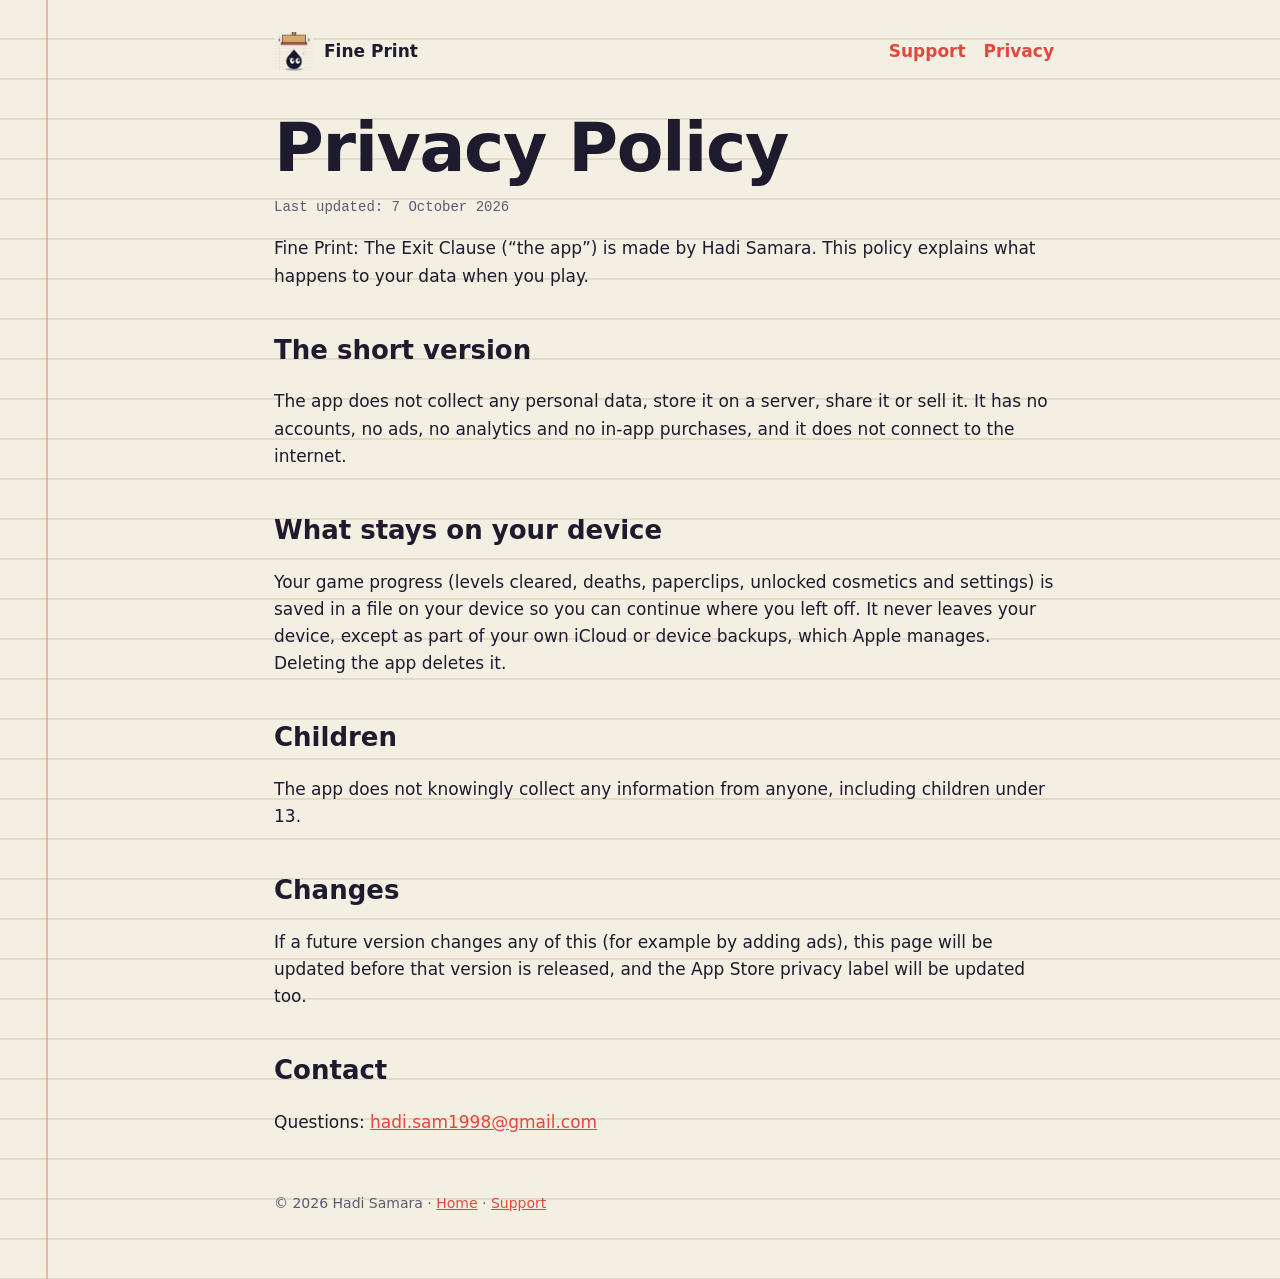
==== privacy.html @ 29ef14cf "Fine Print website: home, support, privacy policy Co-Authored-By: Claude Opus 5.5 <noreply@anthropic" ====
<!doctype html>
<html lang="en">
<head>
<meta charset="utf-8">
<meta name="viewport" content="width=device-width, initial-scale=1">
<title>Fine Print Privacy Policy</title>
<meta name="description" content="Privacy policy for Fine Print: The Exit Clause. No data is collected.">
<link rel="icon" href="img/apple-touch-icon.png">
<link rel="stylesheet" href="style.css">
</head>
<body>
<div class="wrap">
  <nav>
    <a class="brand" href="./"><img src="img/apple-touch-icon.png" alt="">Fine Print</a>
    <a href="support.html">Support</a>
    <a href="privacy.html">Privacy</a>
  </nav>

  <h1>Privacy Policy</h1>
  <p class="fine">Last updated: 7 October 2026</p>

  <p>Fine Print: The Exit Clause (“the app”) is made by Hadi Samara. This policy explains what happens to your data when you play.</p>

  <h2>The short version</h2>
  <p>The app does not collect any personal data, store it on a server, share it or sell it. It has no accounts, no ads, no analytics and no in-app purchases, and it does not connect to the internet.</p>

  <h2>What stays on your device</h2>
  <p>Your game progress (levels cleared, deaths, paperclips, unlocked cosmetics and settings) is saved in a file on your device so you can continue where you left off. It never leaves your device, except as part of your own iCloud or device backups, which Apple manages. Deleting the app deletes it.</p>

  <h2>Children</h2>
  <p>The app does not knowingly collect any information from anyone, including children under 13.</p>

  <h2>Changes</h2>
  <p>If a future version changes any of this (for example by adding ads), this page will be updated before that version is released, and the App Store privacy label will be updated too.</p>

  <h2>Contact</h2>
  <p>Questions: <a href="mailto:hadi.sam1998@gmail.com">hadi.sam1998@gmail.com</a></p>

  <footer>
    © 2026 Hadi Samara · <a href="./">Home</a> · <a href="support.html">Support</a>
  </footer>
</div>
</body>
</html>
---- style.css ----
:root {
  --paper: #F4EFE3;
  --line: #E3DBC8;
  --ink: #1E1B2E;
  --muted: #5d5770;
  --red: #E2483D;
  --tan: #D9A86C;
  --card: #fffdf7;
  --margin: rgba(226, 72, 61, 0.35);
}
@media (prefers-color-scheme: dark) {
  :root {
    --paper: #1b1926;
    --line: #2a2738;
    --ink: #f4efe3;
    --muted: #b3acc4;
    --card: #24212f;
    --margin: rgba(226, 72, 61, 0.45);
  }
}
* { box-sizing: border-box; }
html { -webkit-text-size-adjust: 100%; }
body {
  margin: 0;
  color: var(--ink);
  background-color: var(--paper);
  background-image:
    linear-gradient(90deg, transparent 0 46px, var(--margin) 46px 48px, transparent 48px),
    repeating-linear-gradient(transparent 0 38px, var(--line) 38px 40px);
  font: 17px/1.6 -apple-system, BlinkMacSystemFont, "Segoe UI", system-ui, sans-serif;
}
.wrap { max-width: 860px; margin: 0 auto; padding: 32px 16px 64px 64px; }
@media (max-width: 600px) { .wrap { padding-left: 60px; padding-right: 16px; } }
a { color: var(--red); }
nav { display: flex; gap: 18px; align-items: center; flex-wrap: wrap; margin-bottom: 40px; font-weight: 600; }
nav .brand { display: flex; align-items: center; gap: 10px; color: var(--ink); text-decoration: none; margin-right: auto; }
nav .brand img { width: 40px; height: 40px; border-radius: 10px; }
nav a { text-decoration: none; }
h1 { font-size: clamp(40px, 8vw, 68px); line-height: 1.05; margin: 0 0 12px; letter-spacing: -0.02em; }
h2 { font-size: 26px; margin: 40px 0 8px; }
.stamp {
  display: inline-block; transform: rotate(-4deg); border: 3px solid var(--red); color: var(--red);
  padding: 2px 12px; font: 600 15px/1.6 "Courier New", monospace; letter-spacing: 0.08em; margin-bottom: 20px;
}
.lead { font-size: 21px; max-width: 34em; }
.fine { font: 14px/1.5 "Courier New", monospace; color: var(--muted); }
.hero { display: grid; grid-template-columns: 1fr auto; gap: 32px; align-items: center; }
.hero img { width: 180px; height: 180px; border-radius: 40px; box-shadow: 0 10px 30px rgba(30, 27, 46, 0.25); }
@media (max-width: 600px) { .hero { grid-template-columns: 1fr; } .hero img { width: 120px; height: 120px; border-radius: 27px; order: -1; } }
.badge {
  display: inline-block; margin-top: 18px; background: var(--ink); color: var(--paper); text-decoration: none;
  padding: 12px 22px; border-radius: 12px; font-weight: 700;
}
.shots { display: grid; grid-template-columns: repeat(auto-fit, minmax(240px, 1fr)); gap: 16px; margin-top: 16px; }
.shots figure { margin: 0; }
.shots img { width: 100%; display: block; border: 3px solid var(--ink); border-radius: 12px; }
.shots figcaption { font: 14px/1.4 "Courier New", monospace; color: var(--muted); margin-top: 6px; }
ul.features { padding-left: 20px; }
.card { background: var(--card); border: 2px solid var(--ink); border-radius: 14px; padding: 4px 22px 14px; margin-top: 16px; }
.card h3 { margin: 16px 0 4px; font-size: 18px; }
.card p { margin: 0 0 8px; }
footer { margin-top: 56px; font-size: 14px; color: var(--muted); }
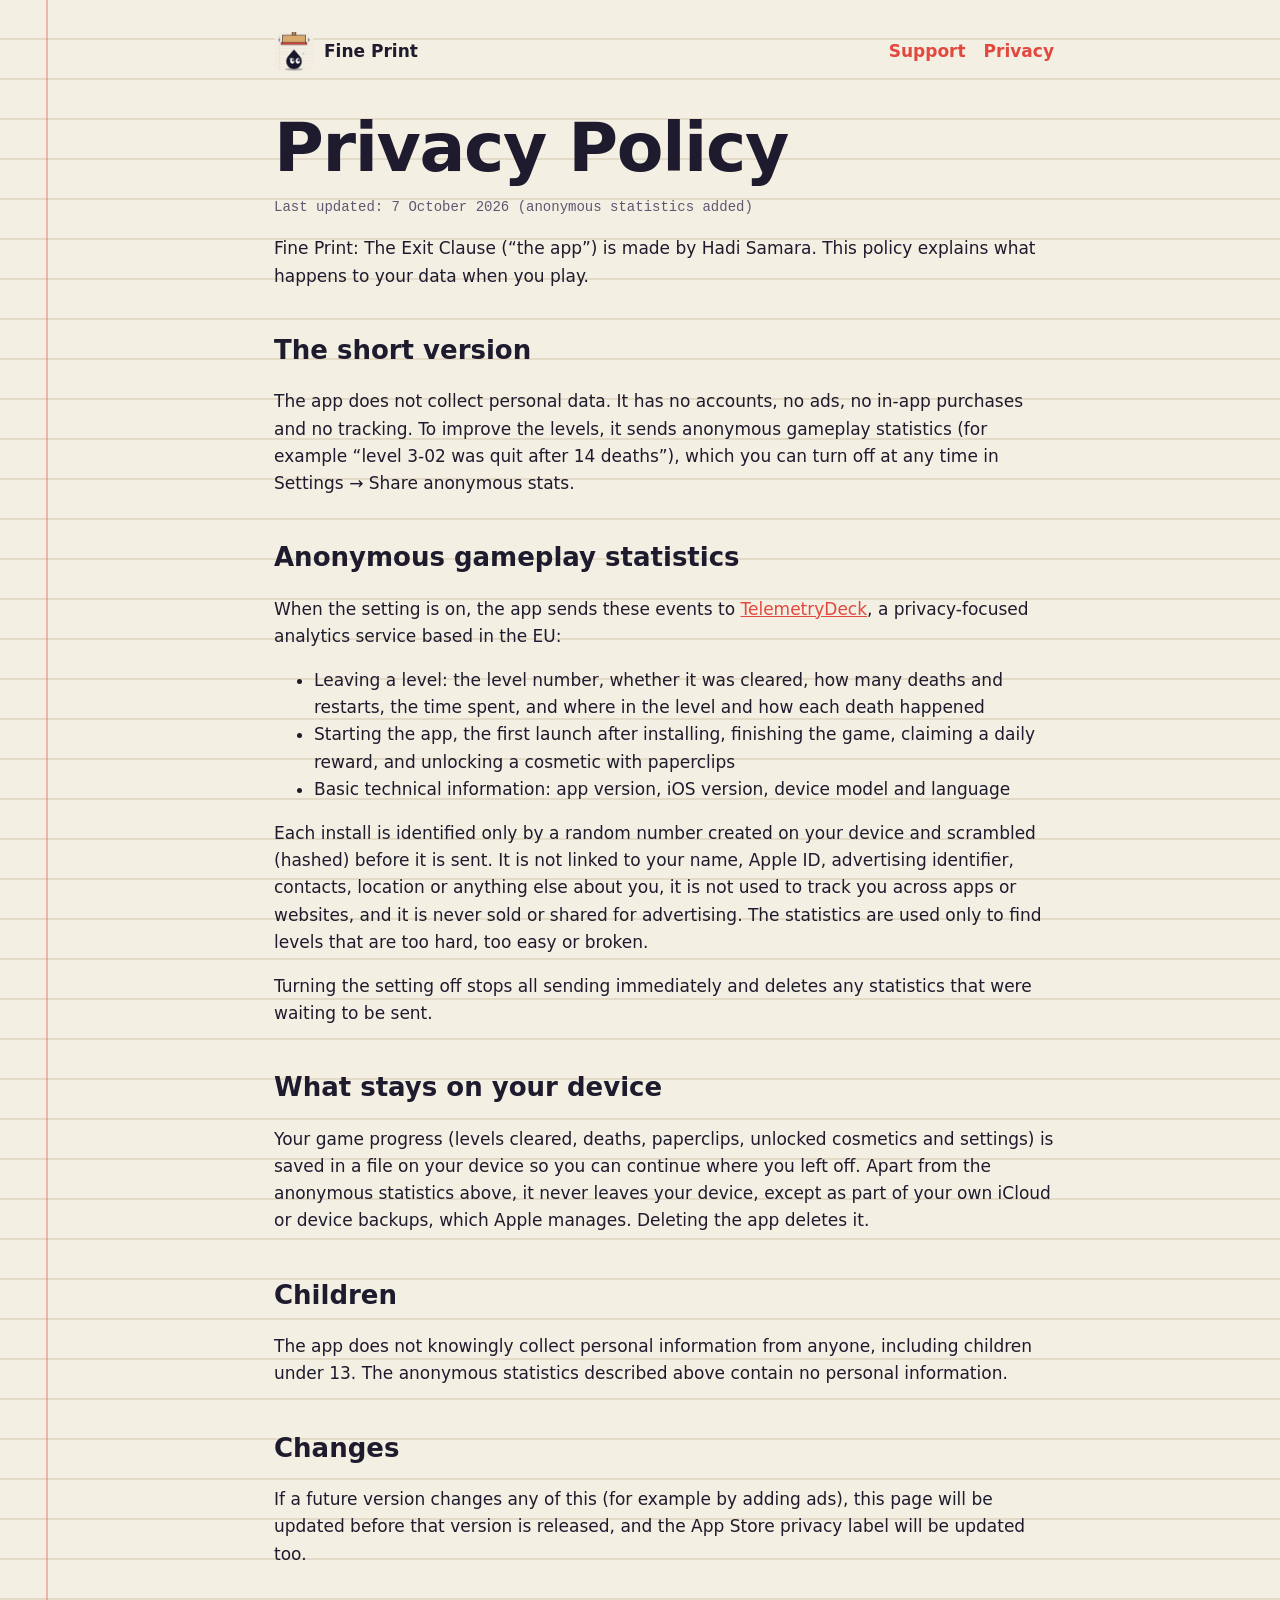
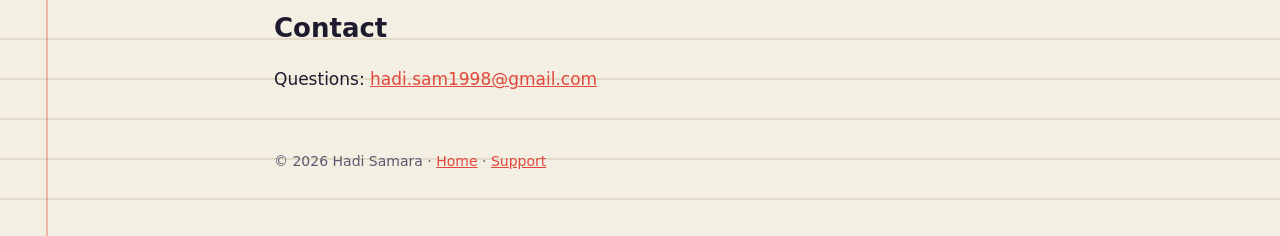
==== commit de12654c: "Privacy policy: anonymous gameplay statistics (TelemetryDeck) Co-Authored-By: Claude Opus 5.5 <norep" ====
--- a/privacy.html
+++ b/privacy.html
@@ -17,18 +17,28 @@
   </nav>
 
   <h1>Privacy Policy</h1>
-  <p class="fine">Last updated: 7 October 2026</p>
+  <p class="fine">Last updated: 7 October 2026 (anonymous statistics added)</p>
 
   <p>Fine Print: The Exit Clause (“the app”) is made by Hadi Samara. This policy explains what happens to your data when you play.</p>
 
   <h2>The short version</h2>
-  <p>The app does not collect any personal data, store it on a server, share it or sell it. It has no accounts, no ads, no analytics and no in-app purchases, and it does not connect to the internet.</p>
+  <p>The app does not collect personal data. It has no accounts, no ads, no in-app purchases and no tracking. To improve the levels, it sends anonymous gameplay statistics (for example “level 3-02 was quit after 14 deaths”), which you can turn off at any time in Settings → Share anonymous stats.</p>
+
+  <h2>Anonymous gameplay statistics</h2>
+  <p>When the setting is on, the app sends these events to <a href="https://telemetrydeck.com/privacy/">TelemetryDeck</a>, a privacy-focused analytics service based in the EU:</p>
+  <ul>
+    <li>Leaving a level: the level number, whether it was cleared, how many deaths and restarts, the time spent, and where in the level and how each death happened</li>
+    <li>Starting the app, the first launch after installing, finishing the game, claiming a daily reward, and unlocking a cosmetic with paperclips</li>
+    <li>Basic technical information: app version, iOS version, device model and language</li>
+  </ul>
+  <p>Each install is identified only by a random number created on your device and scrambled (hashed) before it is sent. It is not linked to your name, Apple ID, advertising identifier, contacts, location or anything else about you, it is not used to track you across apps or websites, and it is never sold or shared for advertising. The statistics are used only to find levels that are too hard, too easy or broken.</p>
+  <p>Turning the setting off stops all sending immediately and deletes any statistics that were waiting to be sent.</p>
 
   <h2>What stays on your device</h2>
-  <p>Your game progress (levels cleared, deaths, paperclips, unlocked cosmetics and settings) is saved in a file on your device so you can continue where you left off. It never leaves your device, except as part of your own iCloud or device backups, which Apple manages. Deleting the app deletes it.</p>
+  <p>Your game progress (levels cleared, deaths, paperclips, unlocked cosmetics and settings) is saved in a file on your device so you can continue where you left off. Apart from the anonymous statistics above, it never leaves your device, except as part of your own iCloud or device backups, which Apple manages. Deleting the app deletes it.</p>
 
   <h2>Children</h2>
-  <p>The app does not knowingly collect any information from anyone, including children under 13.</p>
+  <p>The app does not knowingly collect personal information from anyone, including children under 13. The anonymous statistics described above contain no personal information.</p>
 
   <h2>Changes</h2>
   <p>If a future version changes any of this (for example by adding ads), this page will be updated before that version is released, and the App Store privacy label will be updated too.</p>
